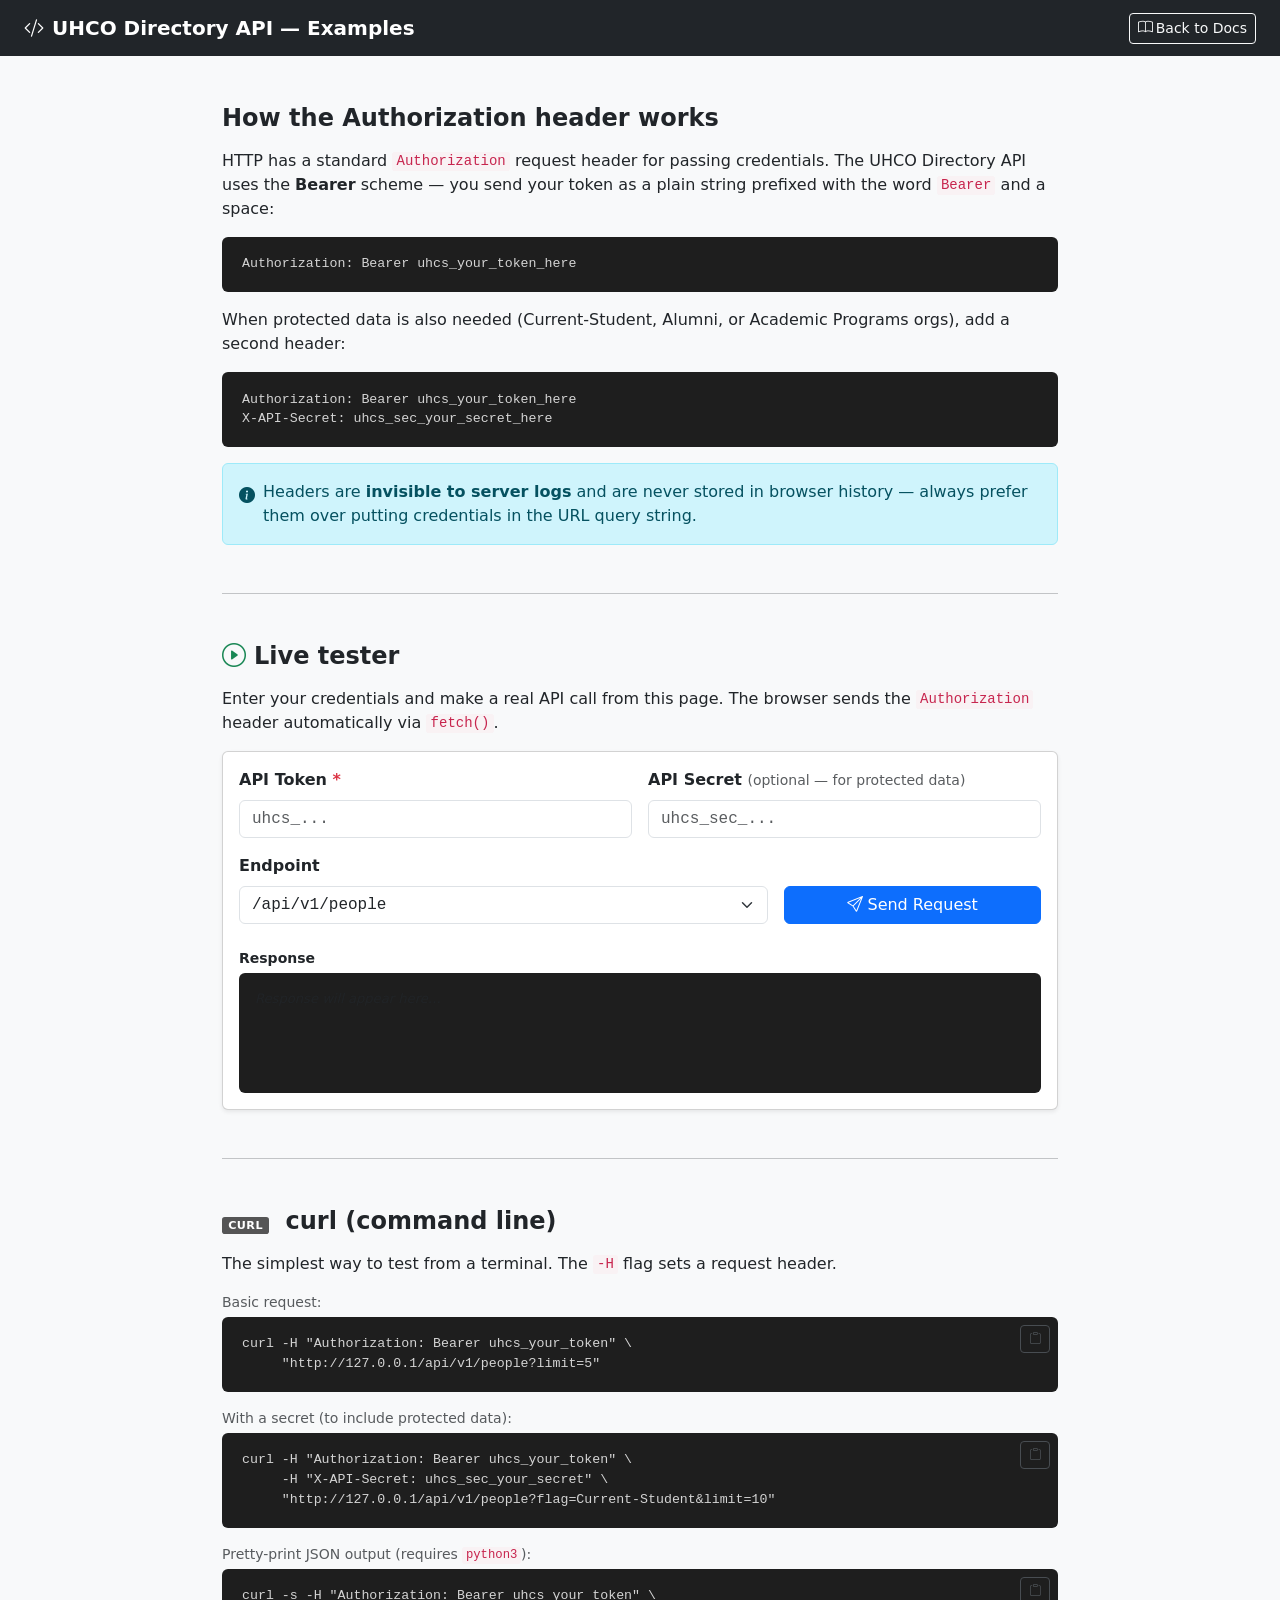
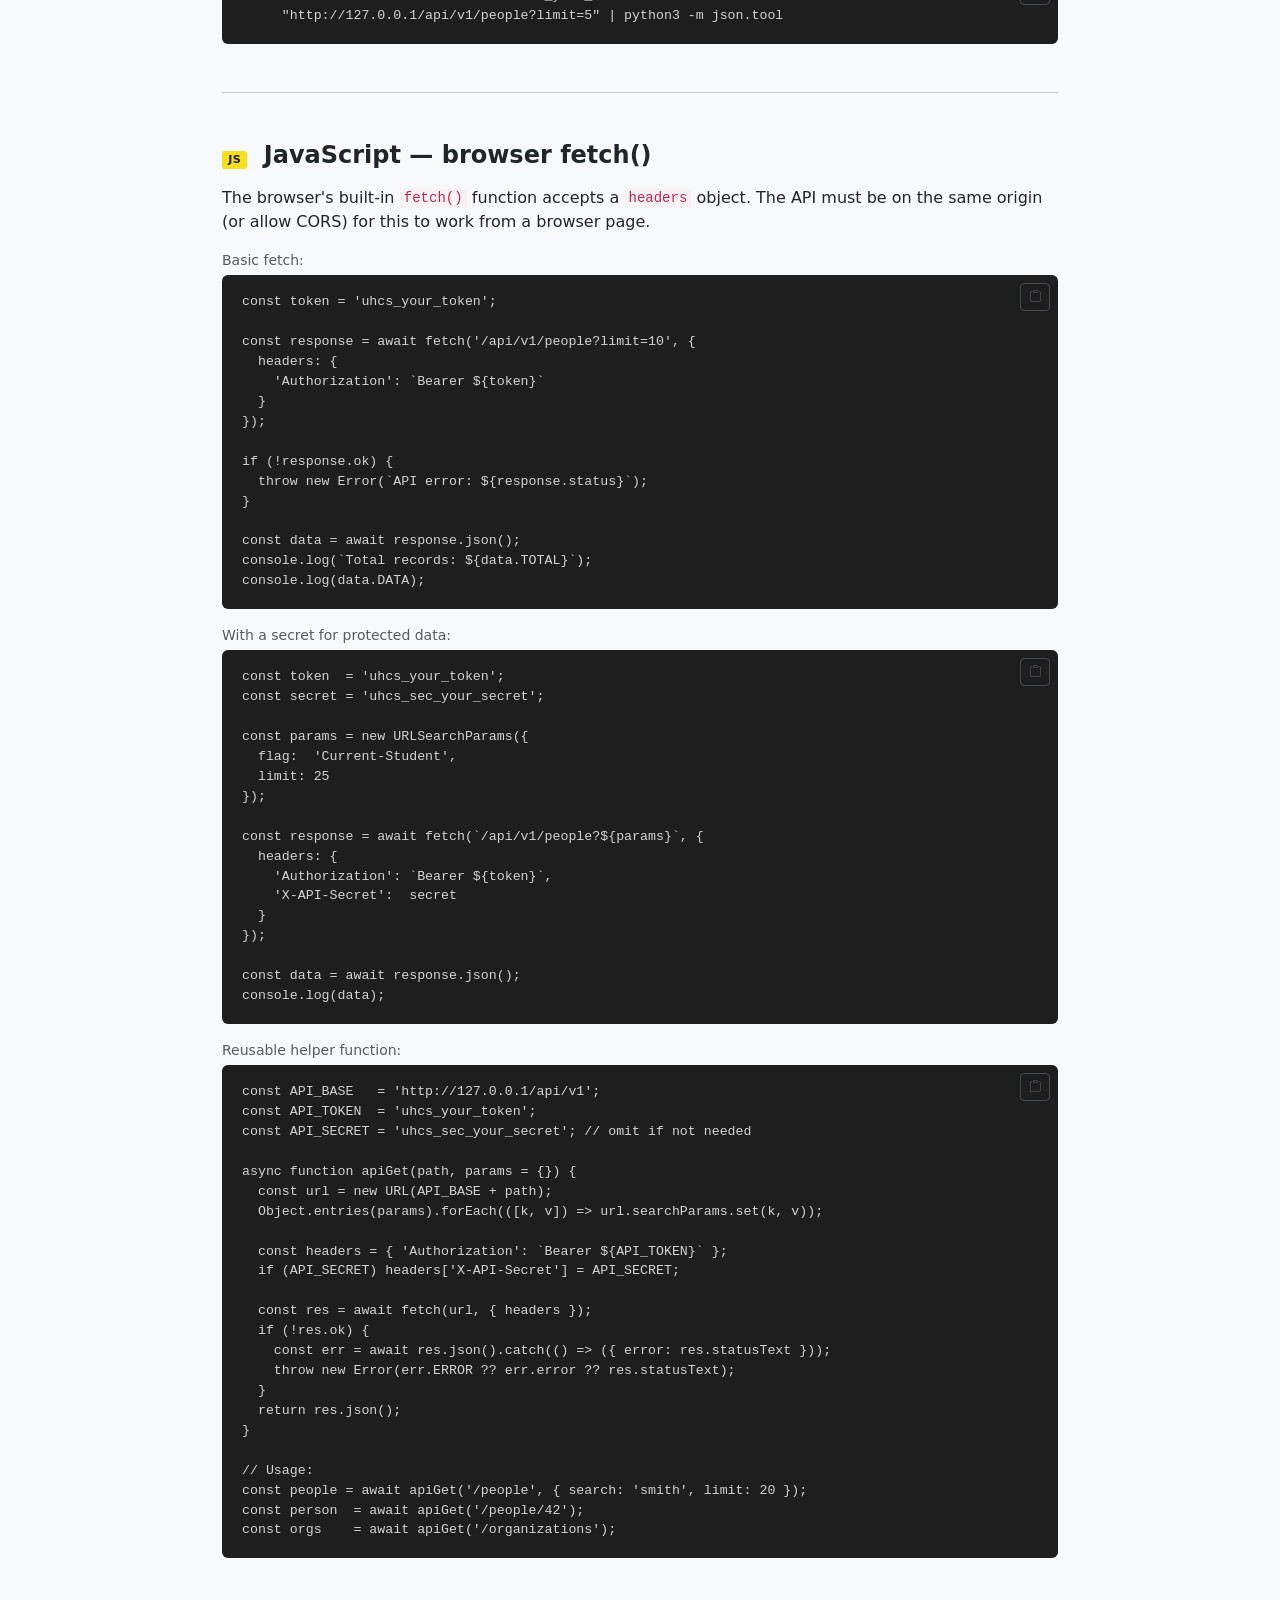
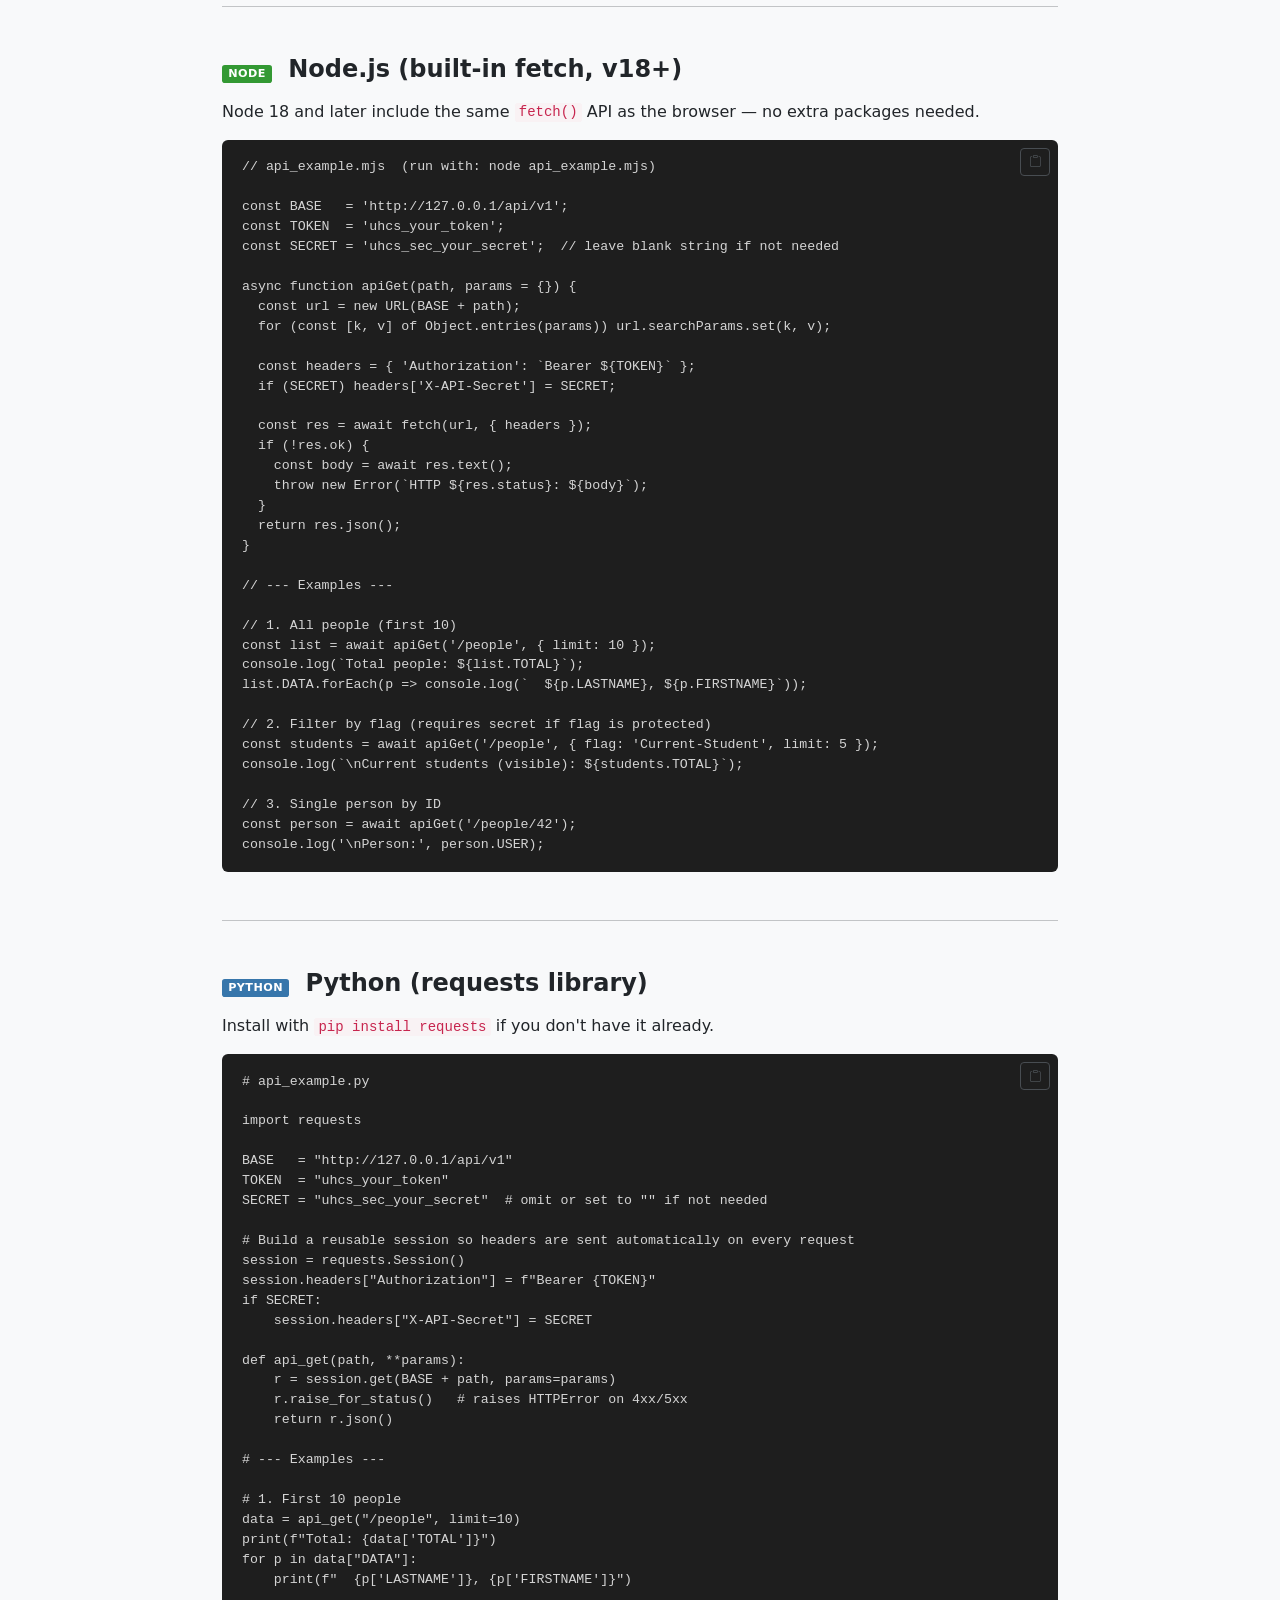
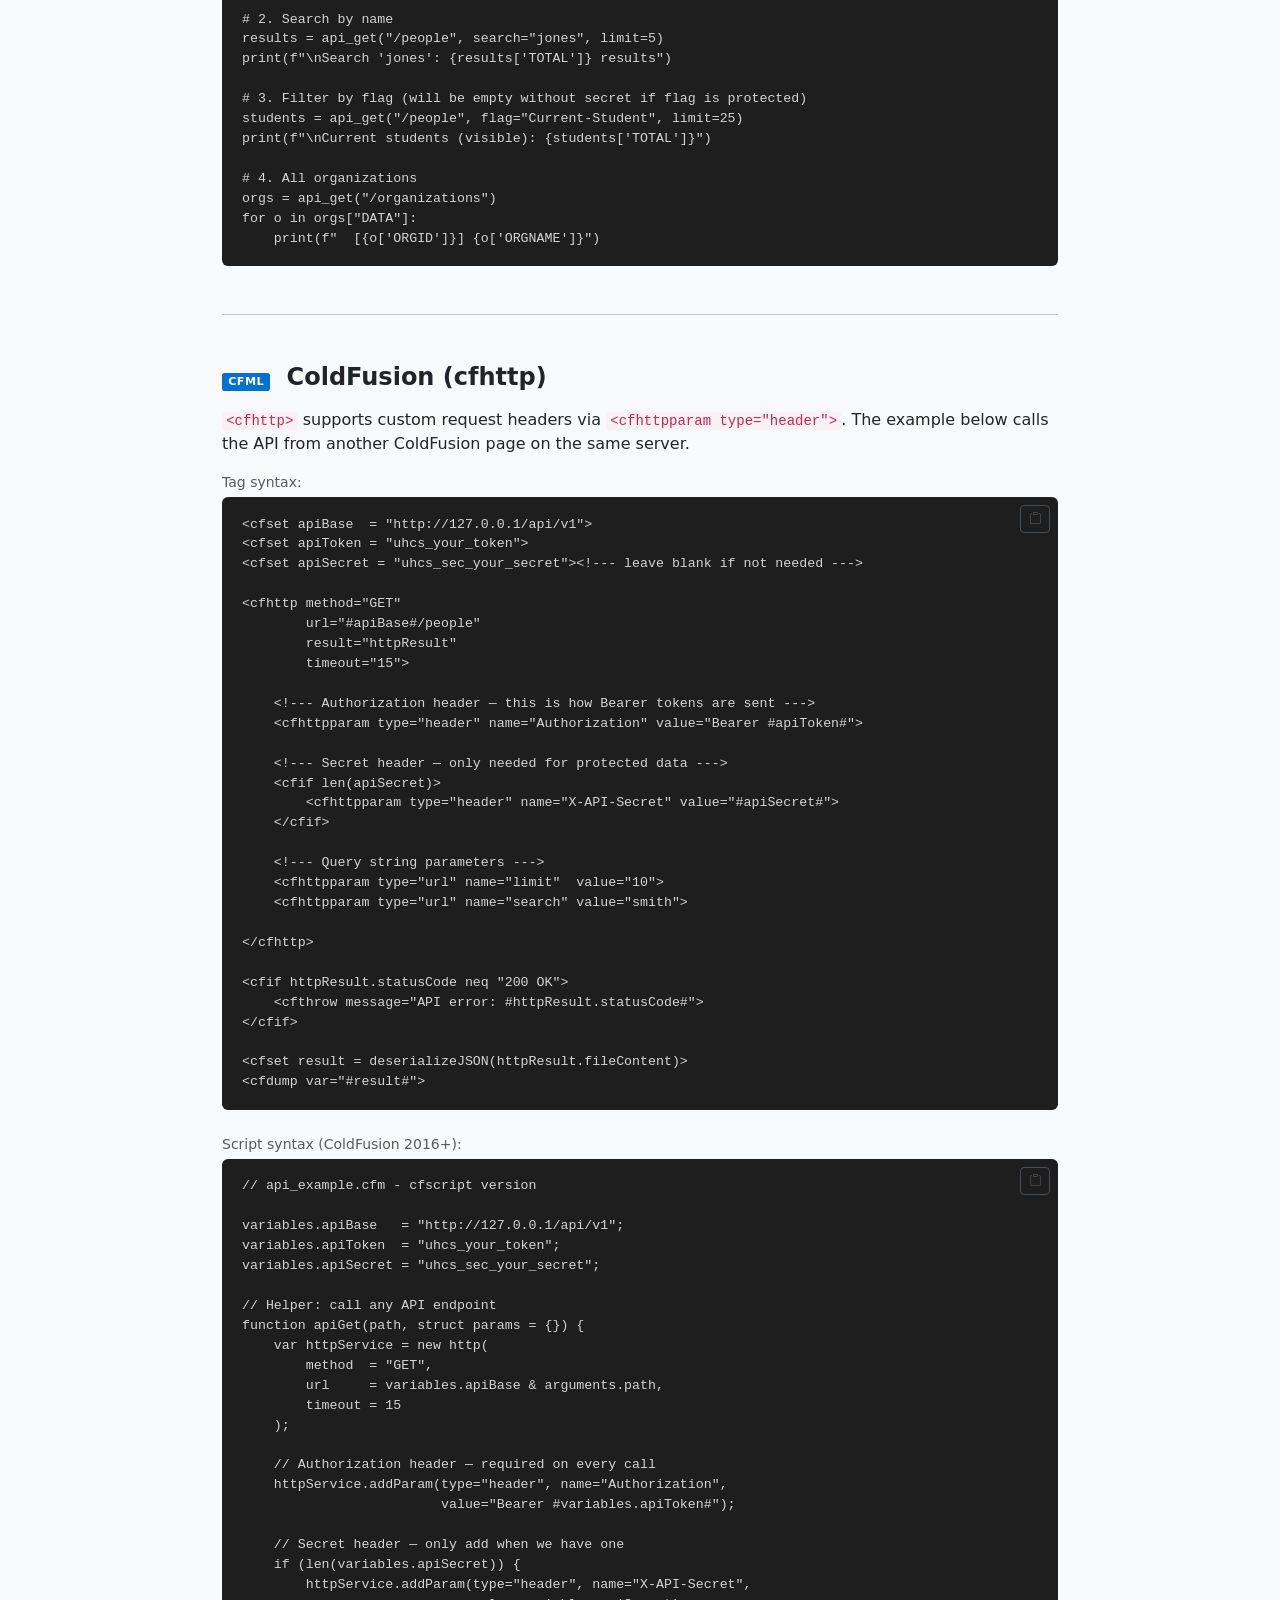
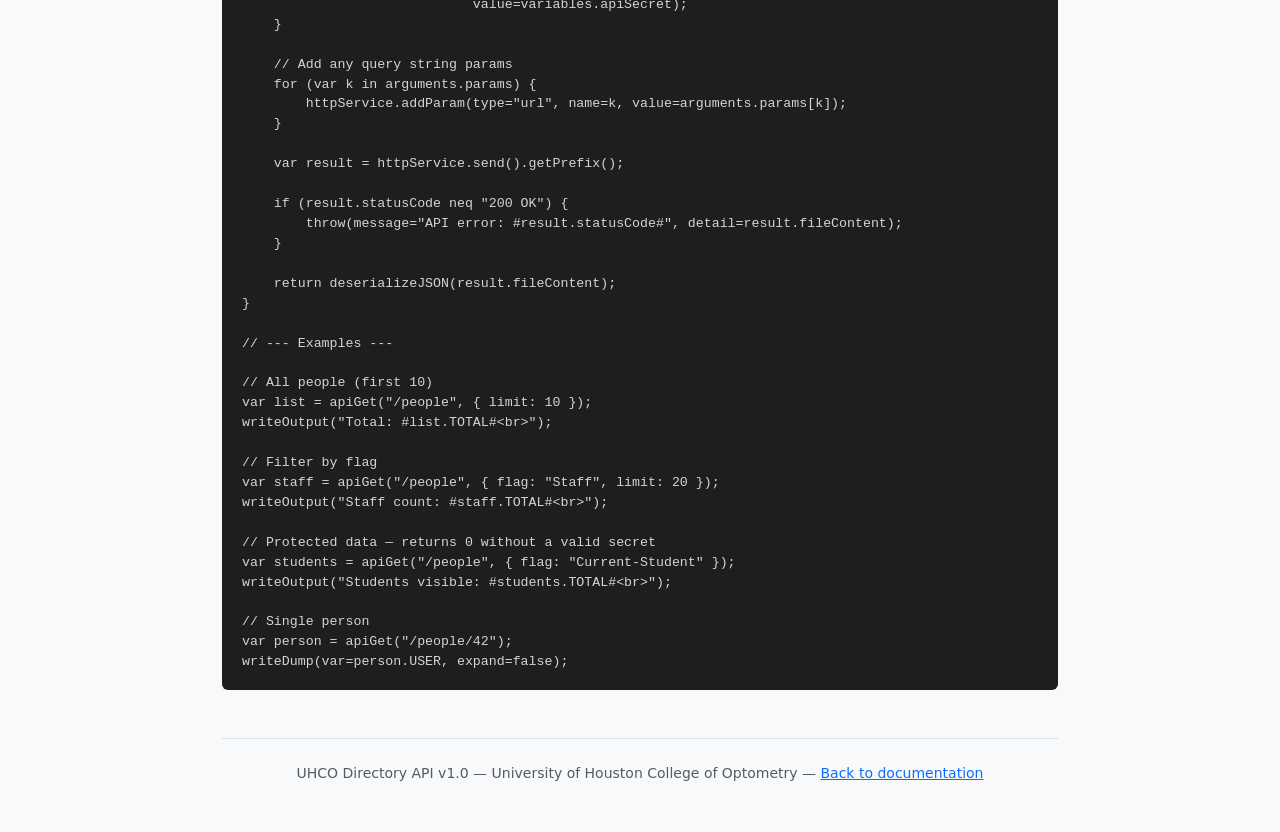
==== api/examples.html @ 11e17658 "First Commit" ====
<!DOCTYPE html>
<html lang="en">
<head>
    <meta charset="UTF-8">
    <meta name="viewport" content="width=device-width, initial-scale=1.0">
    <title>UHCO Directory API — Code Examples</title>
    <link href="https://cdn.jsdelivr.net/npm/bootstrap@5.3.3/dist/css/bootstrap.min.css" rel="stylesheet">
    <link href="https://cdn.jsdelivr.net/npm/bootstrap-icons@1.11.3/font/bootstrap-icons.min.css" rel="stylesheet">
    <style>
        body { background: #f8f9fa; }
        pre.code {
            background: #1e1e1e;
            color: #d4d4d4;
            border-radius: .375rem;
            font-size: .83rem;
            padding: 1.1rem 1.25rem;
            position: relative;
            overflow-x: auto;
        }
        pre.code .kw  { color: #569cd6; }   /* keywords */
        pre.code .st  { color: #ce9178; }   /* strings */
        pre.code .cm  { color: #6a9955; }   /* comments */
        pre.code .fn  { color: #dcdcaa; }   /* function names */
        pre.code .va  { color: #9cdcfe; }   /* variables */
        .copy-btn {
            position: absolute;
            top: .5rem;
            right: .5rem;
            opacity: .55;
            font-size: .75rem;
        }
        .copy-btn:hover { opacity: 1; }
        .lang-badge {
            display: inline-block;
            padding: .2em .55em;
            border-radius: .25em;
            font-size: .7rem;
            font-weight: 700;
            letter-spacing: .04em;
            text-transform: uppercase;
        }
        .badge-js     { background: #f7df1e; color: #222; }
        .badge-node   { background: #339933; color: #fff; }
        .badge-python { background: #3776ab; color: #fff; }
        .badge-cf     { background: #0070d2; color: #fff; }
        .badge-curl   { background: #555; color: #fff; }

        #live-response {
            min-height: 120px;
            background: #1e1e1e;
            color: #d4d4d4;
            border-radius: .375rem;
            font-size: .82rem;
            padding: 1rem;
            white-space: pre-wrap;
            word-break: break-all;
        }
        code { color: #c7254e; background: #f9f2f4; padding: .1em .3em; border-radius: .2em; }
        h2 { scroll-margin-top: 1.5rem; }
    </style>
</head>
<body>

<nav class="navbar navbar-dark bg-dark px-4 py-2">
    <span class="navbar-brand fw-bold"><i class="bi bi-code-slash me-2"></i>UHCO Directory API — Examples</span>
    <a href="docs.html" class="btn btn-sm btn-outline-light"><i class="bi bi-book me-1"></i>Back to Docs</a>
</nav>

<div class="container py-5" style="max-width:860px">

    <!-- ── How the Authorization header works ─────────────────────────── -->
    <section class="mb-5">
        <h2 class="h4 fw-bold mb-3">How the Authorization header works</h2>
        <p>HTTP has a standard <code>Authorization</code> request header for passing credentials. The UHCO Directory API uses the <strong>Bearer</strong> scheme — you send your token as a plain string prefixed with the word <code>Bearer</code> and a space:</p>

        <pre class="code">Authorization: Bearer uhcs_your_token_here</pre>

        <p class="mt-3">When protected data is also needed (Current-Student, Alumni, or Academic Programs orgs), add a second header:</p>

        <pre class="code">Authorization: Bearer uhcs_your_token_here
X-API-Secret: uhcs_sec_your_secret_here</pre>

        <div class="alert alert-info d-flex gap-2 mt-3">
            <i class="bi bi-info-circle-fill mt-1 flex-shrink-0"></i>
            <div>Headers are <strong>invisible to server logs</strong> and are never stored in browser history — always prefer them over putting credentials in the URL query string.</div>
        </div>
    </section>

    <hr class="my-5">

    <!-- ── Live tester ────────────────────────────────────────────────── -->
    <section class="mb-5">
        <h2 class="h4 fw-bold mb-3"><i class="bi bi-play-circle me-2 text-success"></i>Live tester</h2>
        <p>Enter your credentials and make a real API call from this page. The browser sends the <code>Authorization</code> header automatically via <code>fetch()</code>.</p>

        <div class="card shadow-sm">
            <div class="card-body">
                <div class="row g-3">
                    <div class="col-md-6">
                        <label class="form-label fw-semibold">API Token <span class="text-danger">*</span></label>
                        <input type="password" id="inp-token" class="form-control font-monospace" placeholder="uhcs_...">
                    </div>
                    <div class="col-md-6">
                        <label class="form-label fw-semibold">API Secret <span class="text-muted fw-normal small">(optional — for protected data)</span></label>
                        <input type="password" id="inp-secret" class="form-control font-monospace" placeholder="uhcs_sec_...">
                    </div>
                    <div class="col-md-8">
                        <label class="form-label fw-semibold">Endpoint</label>
                        <select id="inp-endpoint" class="form-select font-monospace">
                            <option value="/api/v1/people">/api/v1/people</option>
                            <option value="/api/v1/people?flag=Staff">/api/v1/people?flag=Staff</option>
                            <option value="/api/v1/people?flag=Faculty-Fulltime">/api/v1/people?flag=Faculty-Fulltime</option>
                            <option value="/api/v1/people?flag=Current-Student">/api/v1/people?flag=Current-Student  ⚠ requires secret</option>
                            <option value="/api/v1/people?flag=Alumni">/api/v1/people?flag=Alumni  ⚠ requires secret</option>
                            <option value="/api/v1/people?org=OD+Program">/api/v1/people?org=OD Program  ⚠ requires secret</option>
                            <option value="/api/v1/organizations">/api/v1/organizations</option>
                            <option value="/api/v1/flags">/api/v1/flags</option>
                        </select>
                    </div>
                    <div class="col-md-4 d-flex align-items-end">
                        <button class="btn btn-primary w-100" onclick="runLiveTest()">
                            <i class="bi bi-send me-1"></i>Send Request
                        </button>
                    </div>
                </div>

                <div class="mt-4">
                    <div class="d-flex justify-content-between align-items-center mb-1">
                        <span class="fw-semibold small">Response</span>
                        <span id="live-status" class="small text-muted"></span>
                    </div>
                    <div id="live-response" class="text-muted fst-italic">Response will appear here…</div>
                </div>
            </div>
        </div>
    </section>

    <hr class="my-5">

    <!-- ── curl ──────────────────────────────────────────────────────── -->
    <section class="mb-5">
        <h2 class="h4 fw-bold mb-3">
            <span class="lang-badge badge-curl me-2">curl</span>
            curl (command line)
        </h2>
        <p>The simplest way to test from a terminal. The <code>-H</code> flag sets a request header.</p>

        <p class="mb-1 small text-muted">Basic request:</p>
        <div class="position-relative">
            <pre class="code" id="code-curl-basic">curl -H "Authorization: Bearer uhcs_your_token" \
     "http://127.0.0.1/api/v1/people?limit=5"</pre>
            <button class="btn btn-sm btn-outline-secondary copy-btn" onclick="copyCode('code-curl-basic')"><i class="bi bi-clipboard"></i></button>
        </div>

        <p class="mt-3 mb-1 small text-muted">With a secret (to include protected data):</p>
        <div class="position-relative">
            <pre class="code" id="code-curl-secret">curl -H "Authorization: Bearer uhcs_your_token" \
     -H "X-API-Secret: uhcs_sec_your_secret" \
     "http://127.0.0.1/api/v1/people?flag=Current-Student&amp;limit=10"</pre>
            <button class="btn btn-sm btn-outline-secondary copy-btn" onclick="copyCode('code-curl-secret')"><i class="bi bi-clipboard"></i></button>
        </div>

        <p class="mt-3 mb-1 small text-muted">Pretty-print JSON output (requires <code>python3</code>):</p>
        <div class="position-relative">
            <pre class="code" id="code-curl-pretty">curl -s -H "Authorization: Bearer uhcs_your_token" \
     "http://127.0.0.1/api/v1/people?limit=5" | python3 -m json.tool</pre>
            <button class="btn btn-sm btn-outline-secondary copy-btn" onclick="copyCode('code-curl-pretty')"><i class="bi bi-clipboard"></i></button>
        </div>
    </section>

    <hr class="my-5">

    <!-- ── JavaScript fetch ──────────────────────────────────────────── -->
    <section class="mb-5">
        <h2 class="h4 fw-bold mb-3">
            <span class="lang-badge badge-js me-2">JS</span>
            JavaScript — browser fetch()
        </h2>
        <p>The browser's built-in <code>fetch()</code> function accepts a <code>headers</code> object. The API must be on the same origin (or allow CORS) for this to work from a browser page.</p>

        <p class="mb-1 small text-muted">Basic fetch:</p>
        <div class="position-relative">
            <pre class="code" id="code-js-basic">const token = 'uhcs_your_token';

const response = await fetch('/api/v1/people?limit=10', {
  headers: {
    'Authorization': `Bearer ${token}`
  }
});

if (!response.ok) {
  throw new Error(`API error: ${response.status}`);
}

const data = await response.json();
console.log(`Total records: ${data.TOTAL}`);
console.log(data.DATA);
</pre>
            <button class="btn btn-sm btn-outline-secondary copy-btn" onclick="copyCode('code-js-basic')"><i class="bi bi-clipboard"></i></button>
        </div>

        <p class="mt-3 mb-1 small text-muted">With a secret for protected data:</p>
        <div class="position-relative">
            <pre class="code" id="code-js-secret">const token  = 'uhcs_your_token';
const secret = 'uhcs_sec_your_secret';

const params = new URLSearchParams({
  flag:  'Current-Student',
  limit: 25
});

const response = await fetch(`/api/v1/people?${params}`, {
  headers: {
    'Authorization': `Bearer ${token}`,
    'X-API-Secret':  secret
  }
});

const data = await response.json();
console.log(data);
</pre>
            <button class="btn btn-sm btn-outline-secondary copy-btn" onclick="copyCode('code-js-secret')"><i class="bi bi-clipboard"></i></button>
        </div>

        <p class="mt-3 mb-1 small text-muted">Reusable helper function:</p>
        <div class="position-relative">
            <pre class="code" id="code-js-helper">const API_BASE   = 'http://127.0.0.1/api/v1';
const API_TOKEN  = 'uhcs_your_token';
const API_SECRET = 'uhcs_sec_your_secret'; // omit if not needed

async function apiGet(path, params = {}) {
  const url = new URL(API_BASE + path);
  Object.entries(params).forEach(([k, v]) => url.searchParams.set(k, v));

  const headers = { 'Authorization': `Bearer ${API_TOKEN}` };
  if (API_SECRET) headers['X-API-Secret'] = API_SECRET;

  const res = await fetch(url, { headers });
  if (!res.ok) {
    const err = await res.json().catch(() => ({ error: res.statusText }));
    throw new Error(err.ERROR ?? err.error ?? res.statusText);
  }
  return res.json();
}

// Usage:
const people = await apiGet('/people', { search: 'smith', limit: 20 });
const person  = await apiGet('/people/42');
const orgs    = await apiGet('/organizations');
</pre>
            <button class="btn btn-sm btn-outline-secondary copy-btn" onclick="copyCode('code-js-helper')"><i class="bi bi-clipboard"></i></button>
        </div>
    </section>

    <hr class="my-5">

    <!-- ── Node.js ───────────────────────────────────────────────────── -->
    <section class="mb-5">
        <h2 class="h4 fw-bold mb-3">
            <span class="lang-badge badge-node me-2">Node</span>
            Node.js (built-in fetch, v18+)
        </h2>
        <p>Node 18 and later include the same <code>fetch()</code> API as the browser — no extra packages needed.</p>

        <div class="position-relative">
            <pre class="code" id="code-node">// api_example.mjs  (run with: node api_example.mjs)

const BASE   = 'http://127.0.0.1/api/v1';
const TOKEN  = 'uhcs_your_token';
const SECRET = 'uhcs_sec_your_secret';  // leave blank string if not needed

async function apiGet(path, params = {}) {
  const url = new URL(BASE + path);
  for (const [k, v] of Object.entries(params)) url.searchParams.set(k, v);

  const headers = { 'Authorization': `Bearer ${TOKEN}` };
  if (SECRET) headers['X-API-Secret'] = SECRET;

  const res = await fetch(url, { headers });
  if (!res.ok) {
    const body = await res.text();
    throw new Error(`HTTP ${res.status}: ${body}`);
  }
  return res.json();
}

// --- Examples ---

// 1. All people (first 10)
const list = await apiGet('/people', { limit: 10 });
console.log(`Total people: ${list.TOTAL}`);
list.DATA.forEach(p => console.log(`  ${p.LASTNAME}, ${p.FIRSTNAME}`));

// 2. Filter by flag (requires secret if flag is protected)
const students = await apiGet('/people', { flag: 'Current-Student', limit: 5 });
console.log(`\nCurrent students (visible): ${students.TOTAL}`);

// 3. Single person by ID
const person = await apiGet('/people/42');
console.log('\nPerson:', person.USER);
</pre>
            <button class="btn btn-sm btn-outline-secondary copy-btn" onclick="copyCode('code-node')"><i class="bi bi-clipboard"></i></button>
        </div>
    </section>

    <hr class="my-5">

    <!-- ── Python ────────────────────────────────────────────────────── -->
    <section class="mb-5">
        <h2 class="h4 fw-bold mb-3">
            <span class="lang-badge badge-python me-2">Python</span>
            Python (requests library)
        </h2>
        <p>Install with <code>pip install requests</code> if you don't have it already.</p>

        <div class="position-relative">
            <pre class="code" id="code-python"># api_example.py

import requests

BASE   = "http://127.0.0.1/api/v1"
TOKEN  = "uhcs_your_token"
SECRET = "uhcs_sec_your_secret"  # omit or set to "" if not needed

# Build a reusable session so headers are sent automatically on every request
session = requests.Session()
session.headers["Authorization"] = f"Bearer {TOKEN}"
if SECRET:
    session.headers["X-API-Secret"] = SECRET

def api_get(path, **params):
    r = session.get(BASE + path, params=params)
    r.raise_for_status()   # raises HTTPError on 4xx/5xx
    return r.json()

# --- Examples ---

# 1. First 10 people
data = api_get("/people", limit=10)
print(f"Total: {data['TOTAL']}")
for p in data["DATA"]:
    print(f"  {p['LASTNAME']}, {p['FIRSTNAME']}")

# 2. Search by name
results = api_get("/people", search="jones", limit=5)
print(f"\nSearch 'jones': {results['TOTAL']} results")

# 3. Filter by flag (will be empty without secret if flag is protected)
students = api_get("/people", flag="Current-Student", limit=25)
print(f"\nCurrent students (visible): {students['TOTAL']}")

# 4. All organizations
orgs = api_get("/organizations")
for o in orgs["DATA"]:
    print(f"  [{o['ORGID']}] {o['ORGNAME']}")
</pre>
            <button class="btn btn-sm btn-outline-secondary copy-btn" onclick="copyCode('code-python')"><i class="bi bi-clipboard"></i></button>
        </div>
    </section>

    <hr class="my-5">

    <!-- ── ColdFusion ────────────────────────────────────────────────── -->
    <section class="mb-5">
        <h2 class="h4 fw-bold mb-3">
            <span class="lang-badge badge-cf me-2">CFML</span>
            ColdFusion (cfhttp)
        </h2>
        <p><code>&lt;cfhttp&gt;</code> supports custom request headers via <code>&lt;cfhttpparam type="header"&gt;</code>. The example below calls the API from another ColdFusion page on the same server.</p>

        <p class="mb-1 small text-muted">Tag syntax:</p>
        <div class="position-relative">
            <pre class="code" id="code-cf-tag">&lt;cfset apiBase  = "http://127.0.0.1/api/v1"&gt;
&lt;cfset apiToken = "uhcs_your_token"&gt;
&lt;cfset apiSecret = "uhcs_sec_your_secret"&gt;&lt;!--- leave blank if not needed ---&gt;

&lt;cfhttp method="GET"
        url="#apiBase#/people"
        result="httpResult"
        timeout="15"&gt;

    &lt;!--- Authorization header — this is how Bearer tokens are sent ---&gt;
    &lt;cfhttpparam type="header" name="Authorization" value="Bearer #apiToken#"&gt;

    &lt;!--- Secret header — only needed for protected data ---&gt;
    &lt;cfif len(apiSecret)&gt;
        &lt;cfhttpparam type="header" name="X-API-Secret" value="#apiSecret#"&gt;
    &lt;/cfif&gt;

    &lt;!--- Query string parameters ---&gt;
    &lt;cfhttpparam type="url" name="limit"  value="10"&gt;
    &lt;cfhttpparam type="url" name="search" value="smith"&gt;

&lt;/cfhttp&gt;

&lt;cfif httpResult.statusCode neq "200 OK"&gt;
    &lt;cfthrow message="API error: #httpResult.statusCode#"&gt;
&lt;/cfif&gt;

&lt;cfset result = deserializeJSON(httpResult.fileContent)&gt;
&lt;cfdump var="#result#"&gt;
</pre>
            <button class="btn btn-sm btn-outline-secondary copy-btn" onclick="copyCode('code-cf-tag')"><i class="bi bi-clipboard"></i></button>
        </div>

        <p class="mt-4 mb-1 small text-muted">Script syntax (ColdFusion 2016+):</p>
        <div class="position-relative">
            <pre class="code" id="code-cf-script">// api_example.cfm - cfscript version

variables.apiBase   = "http://127.0.0.1/api/v1";
variables.apiToken  = "uhcs_your_token";
variables.apiSecret = "uhcs_sec_your_secret";

// Helper: call any API endpoint
function apiGet(path, struct params = {}) {
    var httpService = new http(
        method  = "GET",
        url     = variables.apiBase & arguments.path,
        timeout = 15
    );

    // Authorization header — required on every call
    httpService.addParam(type="header", name="Authorization",
                         value="Bearer #variables.apiToken#");

    // Secret header — only add when we have one
    if (len(variables.apiSecret)) {
        httpService.addParam(type="header", name="X-API-Secret",
                             value=variables.apiSecret);
    }

    // Add any query string params
    for (var k in arguments.params) {
        httpService.addParam(type="url", name=k, value=arguments.params[k]);
    }

    var result = httpService.send().getPrefix();

    if (result.statusCode neq "200 OK") {
        throw(message="API error: #result.statusCode#", detail=result.fileContent);
    }

    return deserializeJSON(result.fileContent);
}

// --- Examples ---

// All people (first 10)
var list = apiGet("/people", { limit: 10 });
writeOutput("Total: #list.TOTAL#&lt;br&gt;");

// Filter by flag
var staff = apiGet("/people", { flag: "Staff", limit: 20 });
writeOutput("Staff count: #staff.TOTAL#&lt;br&gt;");

// Protected data — returns 0 without a valid secret
var students = apiGet("/people", { flag: "Current-Student" });
writeOutput("Students visible: #students.TOTAL#&lt;br&gt;");

// Single person
var person = apiGet("/people/42");
writeDump(var=person.USER, expand=false);
</pre>
            <button class="btn btn-sm btn-outline-secondary copy-btn" onclick="copyCode('code-cf-script')"><i class="bi bi-clipboard"></i></button>
        </div>
    </section>

    <footer class="text-muted small mt-5 pt-4 border-top text-center">
        UHCO Directory API v1.0 &mdash; University of Houston College of Optometry
        &mdash; <a href="docs.html">Back to documentation</a>
    </footer>
</div>

<script src="https://cdn.jsdelivr.net/npm/bootstrap@5.3.3/dist/js/bootstrap.bundle.min.js"></script>
<script>
// ── Copy-to-clipboard ─────────────────────────────────────────────────────
function copyCode(elId) {
    const text = document.getElementById(elId).innerText;
    navigator.clipboard.writeText(text).then(() => {
        const btn = event.currentTarget;
        btn.innerHTML = '<i class="bi bi-check2"></i>';
        setTimeout(() => { btn.innerHTML = '<i class="bi bi-clipboard"></i>'; }, 1500);
    });
}

// ── Live tester ───────────────────────────────────────────────────────────
async function runLiveTest() {
    const token    = document.getElementById('inp-token').value.trim();
    const secret   = document.getElementById('inp-secret').value.trim();
    const endpoint = document.getElementById('inp-endpoint').value;
    const respEl   = document.getElementById('live-response');
    const statusEl = document.getElementById('live-status');

    if (!token) {
        respEl.textContent = 'Enter a token first.';
        respEl.style.color = '#f48771';
        return;
    }

    respEl.style.color = '#d4d4d4';
    respEl.textContent = 'Sending request…';
    statusEl.textContent = '';

    const headers = { 'Authorization': `Bearer ${token}` };
    if (secret) headers['X-API-Secret'] = secret;

    try {
        const start = Date.now();
        const res   = await fetch(endpoint, { headers });
        const ms    = Date.now() - start;
        const body  = await res.text();

        statusEl.textContent = `${res.status} ${res.statusText} — ${ms}ms`;
        statusEl.style.color = res.ok ? '#6ea84e' : '#f48771';

        // Try to pretty-print JSON
        try {
            respEl.textContent = JSON.stringify(JSON.parse(body), null, 2);
        } catch {
            respEl.textContent = body;
        }
    } catch (err) {
        statusEl.textContent = 'Network error';
        statusEl.style.color = '#f48771';
        respEl.textContent = err.message;
        respEl.style.color = '#f48771';
    }
}
</script>
</body>
</html>
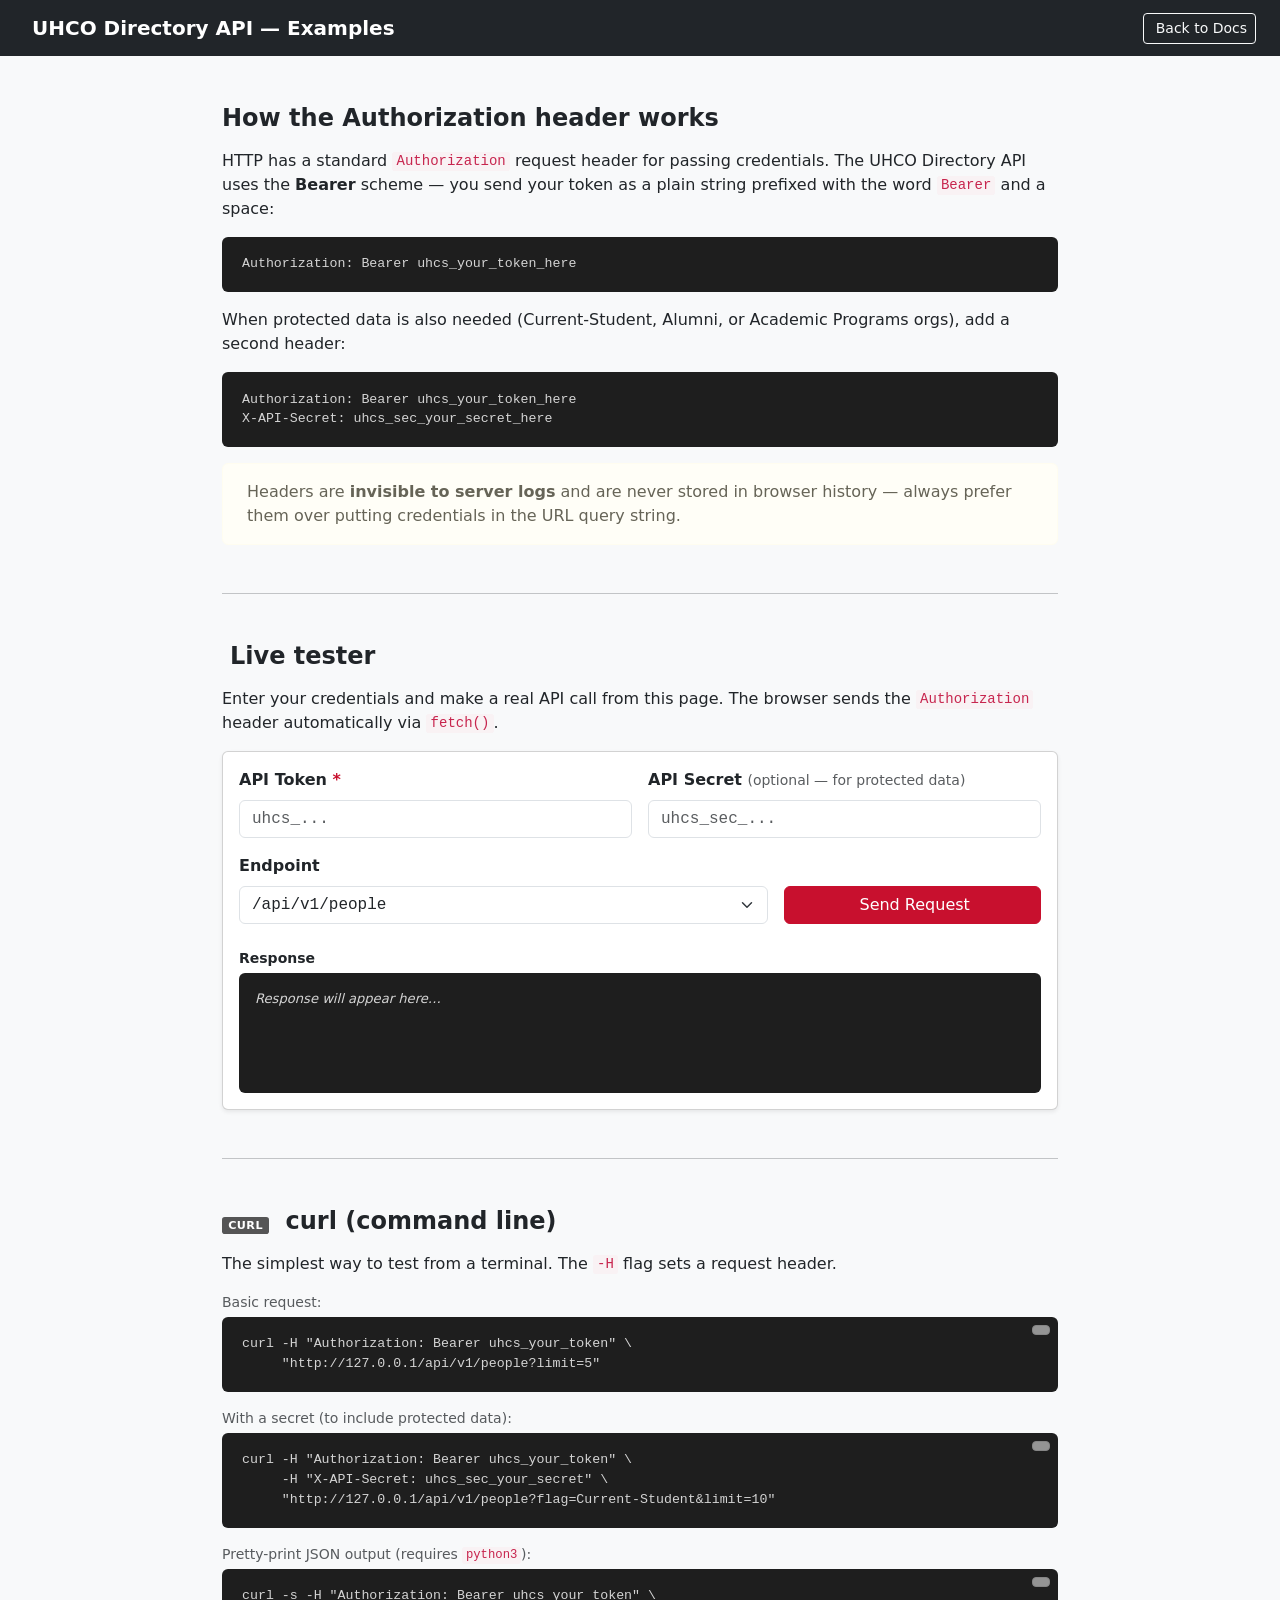
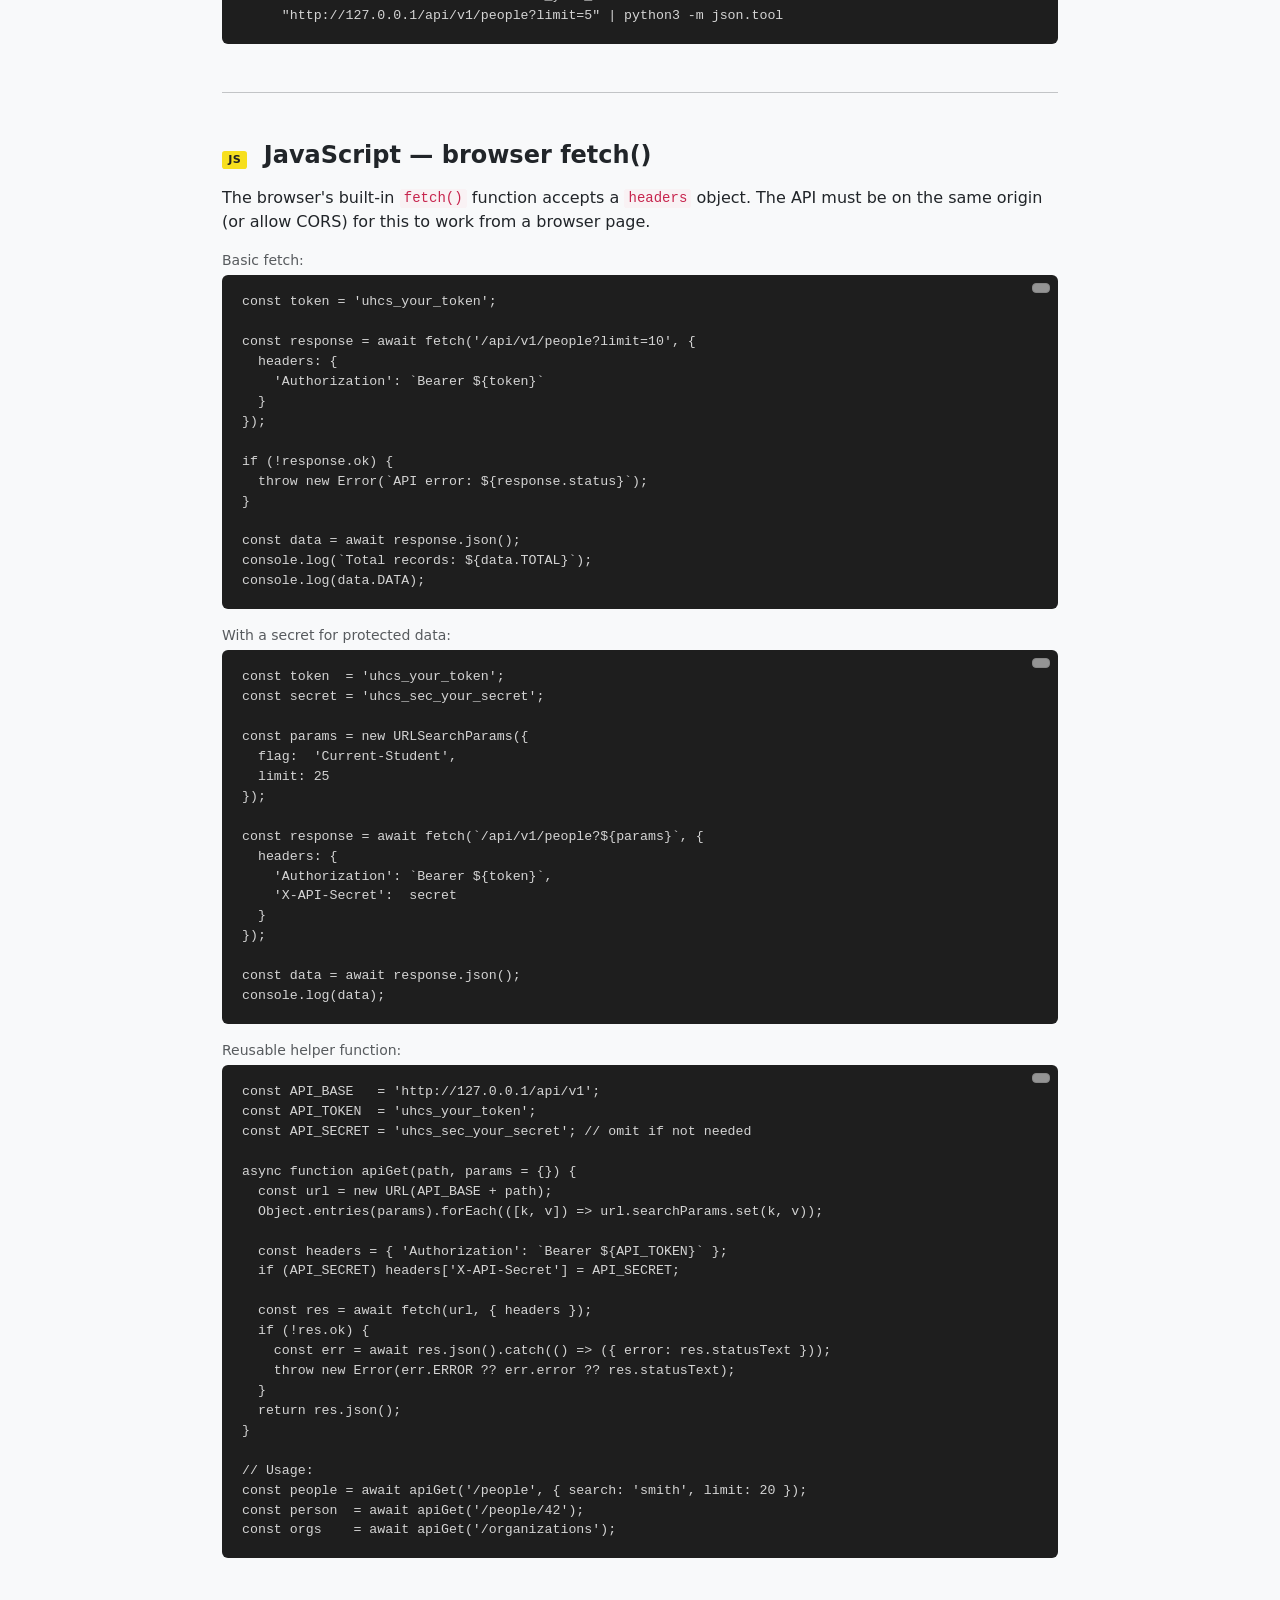
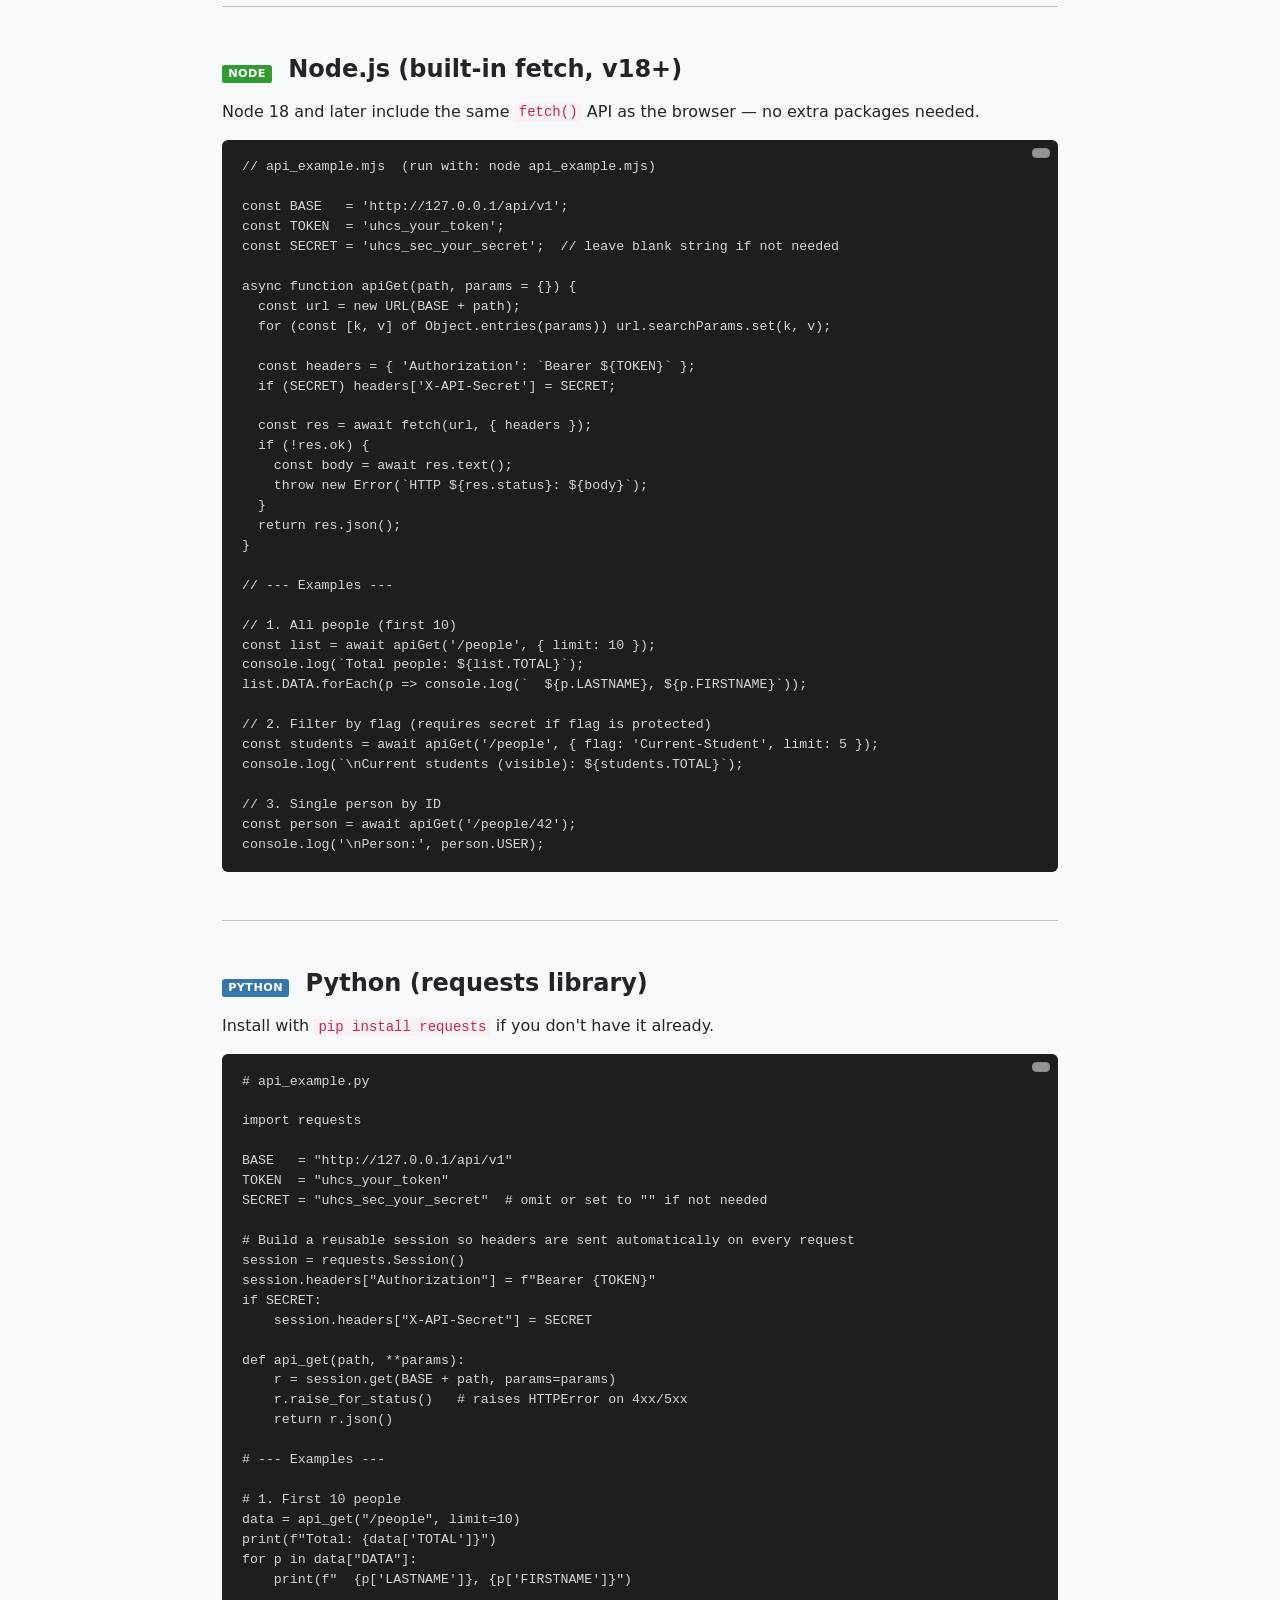
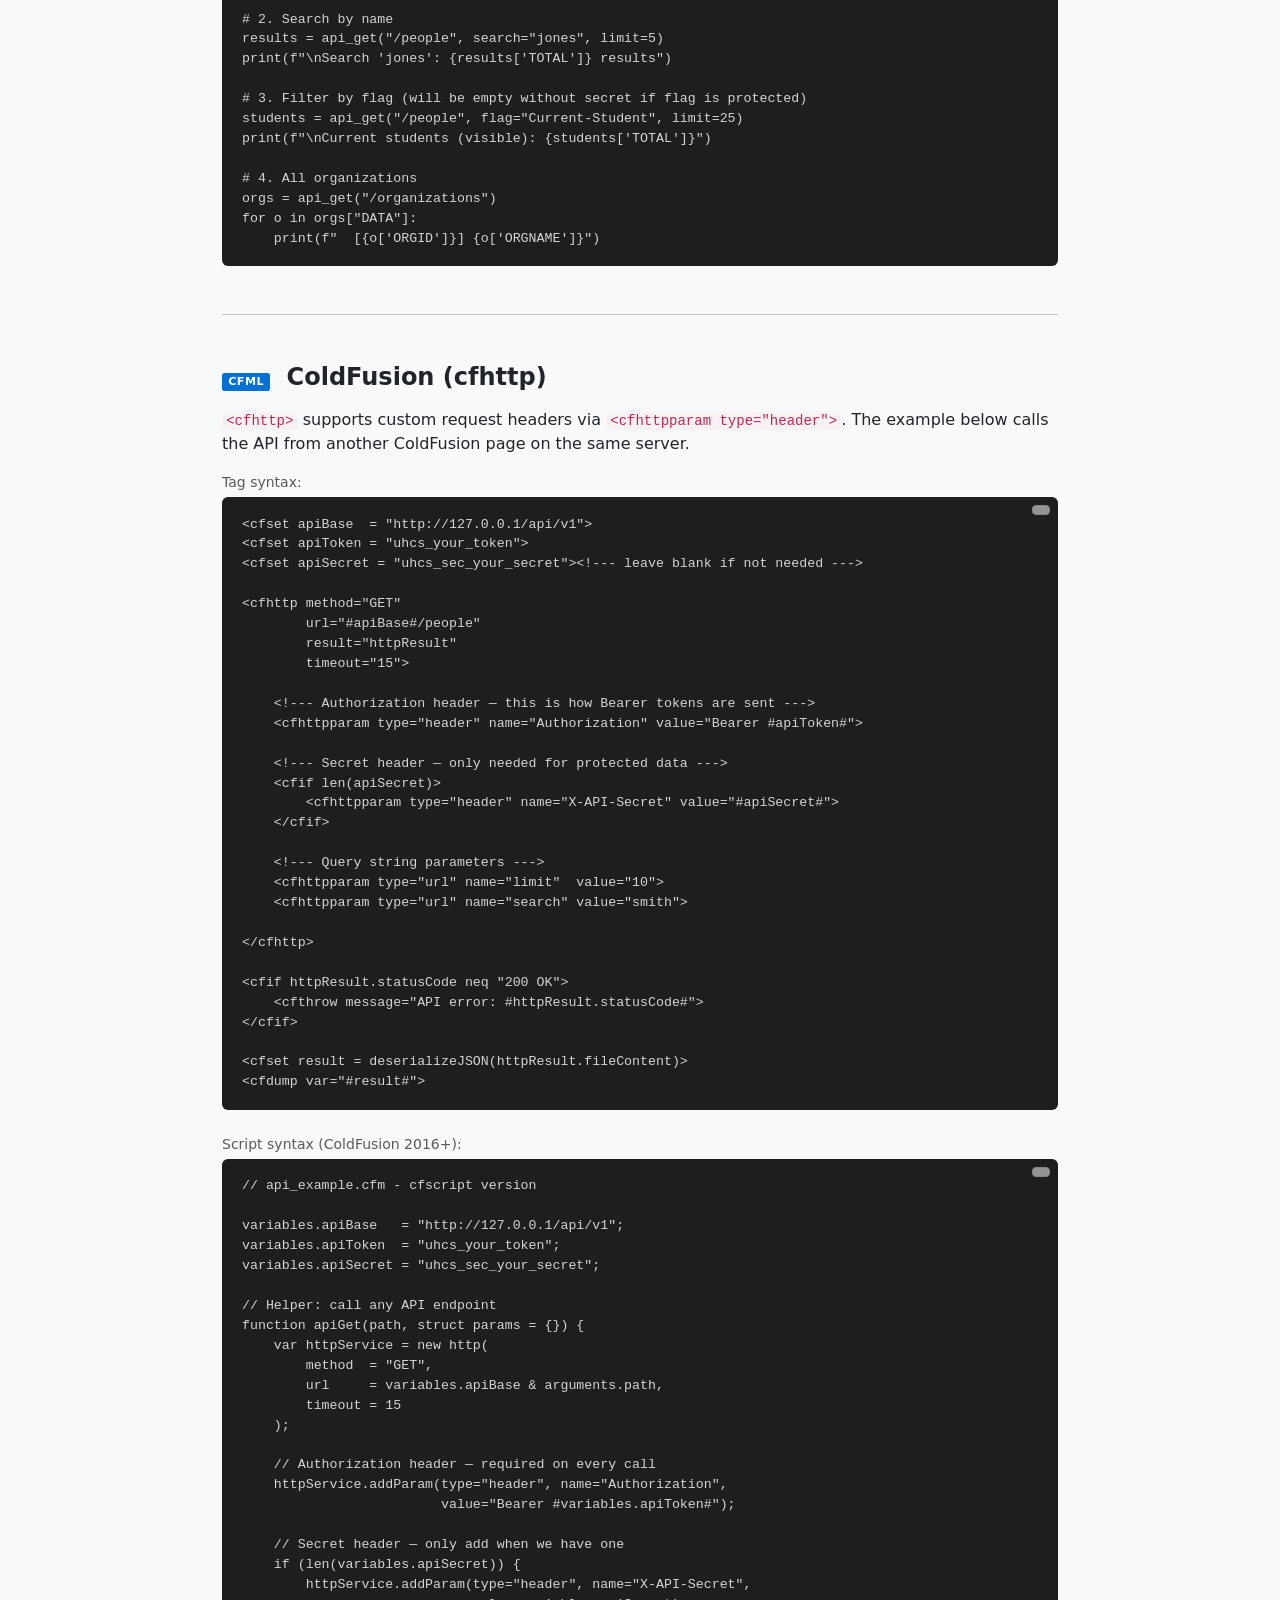
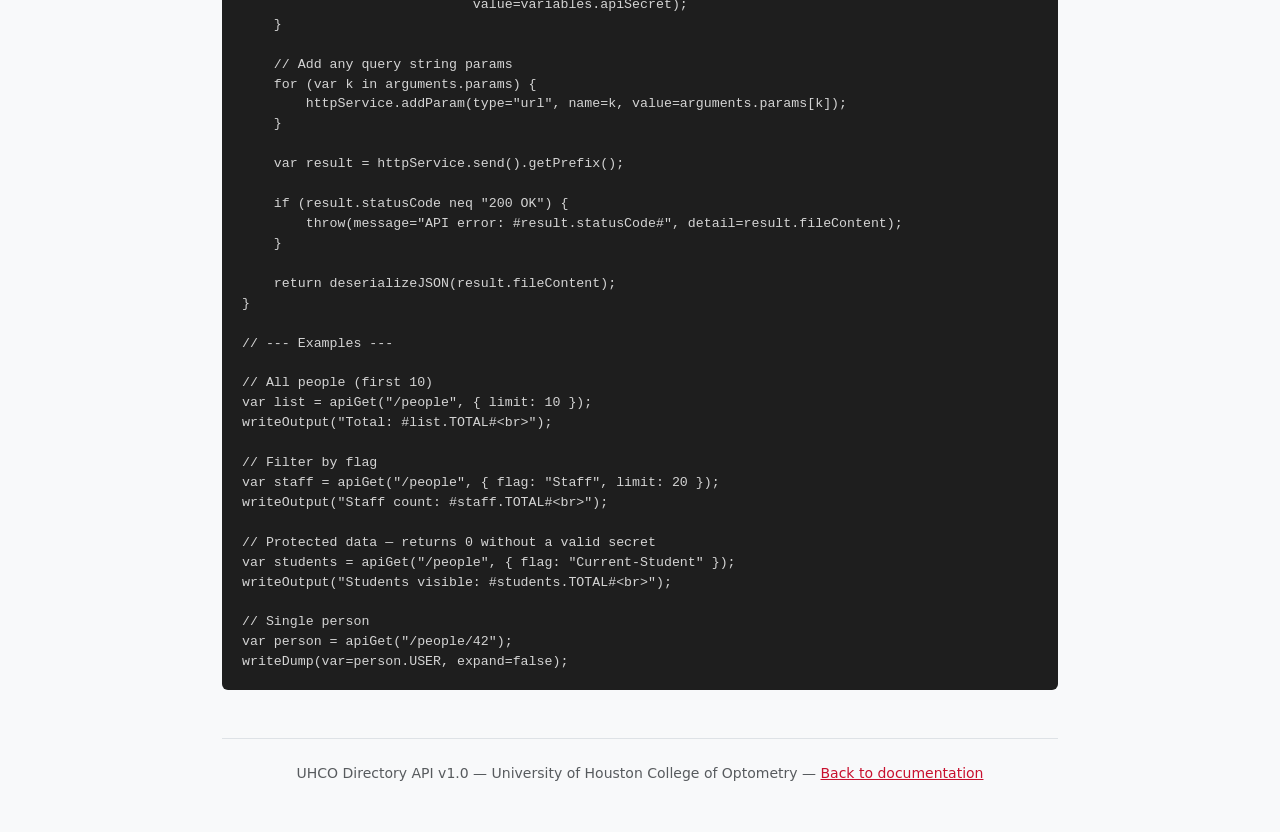
==== commit 99689608: "API: Added Quick Test Credential Generator" ====
--- a/api/examples.html
+++ b/api/examples.html
@@ -4,60 +4,8 @@
     <meta charset="UTF-8">
     <meta name="viewport" content="width=device-width, initial-scale=1.0">
     <title>UHCO Directory API — Code Examples</title>
-    <link href="https://cdn.jsdelivr.net/npm/bootstrap@5.3.3/dist/css/bootstrap.min.css" rel="stylesheet">
-    <link href="https://cdn.jsdelivr.net/npm/bootstrap-icons@1.11.3/font/bootstrap-icons.min.css" rel="stylesheet">
-    <style>
-        body { background: #f8f9fa; }
-        pre.code {
-            background: #1e1e1e;
-            color: #d4d4d4;
-            border-radius: .375rem;
-            font-size: .83rem;
-            padding: 1.1rem 1.25rem;
-            position: relative;
-            overflow-x: auto;
-        }
-        pre.code .kw  { color: #569cd6; }   /* keywords */
-        pre.code .st  { color: #ce9178; }   /* strings */
-        pre.code .cm  { color: #6a9955; }   /* comments */
-        pre.code .fn  { color: #dcdcaa; }   /* function names */
-        pre.code .va  { color: #9cdcfe; }   /* variables */
-        .copy-btn {
-            position: absolute;
-            top: .5rem;
-            right: .5rem;
-            opacity: .55;
-            font-size: .75rem;
-        }
-        .copy-btn:hover { opacity: 1; }
-        .lang-badge {
-            display: inline-block;
-            padding: .2em .55em;
-            border-radius: .25em;
-            font-size: .7rem;
-            font-weight: 700;
-            letter-spacing: .04em;
-            text-transform: uppercase;
-        }
-        .badge-js     { background: #f7df1e; color: #222; }
-        .badge-node   { background: #339933; color: #fff; }
-        .badge-python { background: #3776ab; color: #fff; }
-        .badge-cf     { background: #0070d2; color: #fff; }
-        .badge-curl   { background: #555; color: #fff; }
-
-        #live-response {
-            min-height: 120px;
-            background: #1e1e1e;
-            color: #d4d4d4;
-            border-radius: .375rem;
-            font-size: .82rem;
-            padding: 1rem;
-            white-space: pre-wrap;
-            word-break: break-all;
-        }
-        code { color: #c7254e; background: #f9f2f4; padding: .1em .3em; border-radius: .2em; }
-        h2 { scroll-margin-top: 1.5rem; }
-    </style>
+    <link rel="stylesheet" href="/assets/css/api-docs.css">
+    <link href="/assets/vendor/bootstrap-icons/bootstrap-icons.css" rel="stylesheet">
 </head>
 <body>
 
@@ -66,7 +14,7 @@
     <a href="docs.html" class="btn btn-sm btn-outline-light"><i class="bi bi-book me-1"></i>Back to Docs</a>
 </nav>
 
-<div class="container py-5" style="max-width:860px">
+<div class="container py-5 api-examples-shell">
 
     <!-- ── How the Authorization header works ─────────────────────────── -->
     <section class="mb-5">
@@ -129,7 +77,7 @@
                         <span class="fw-semibold small">Response</span>
                         <span id="live-status" class="small text-muted"></span>
                     </div>
-                    <div id="live-response" class="text-muted fst-italic">Response will appear here…</div>
+                    <div id="live-response" class="fst-italic">Response will appear here…</div>
                 </div>
             </div>
         </div>
